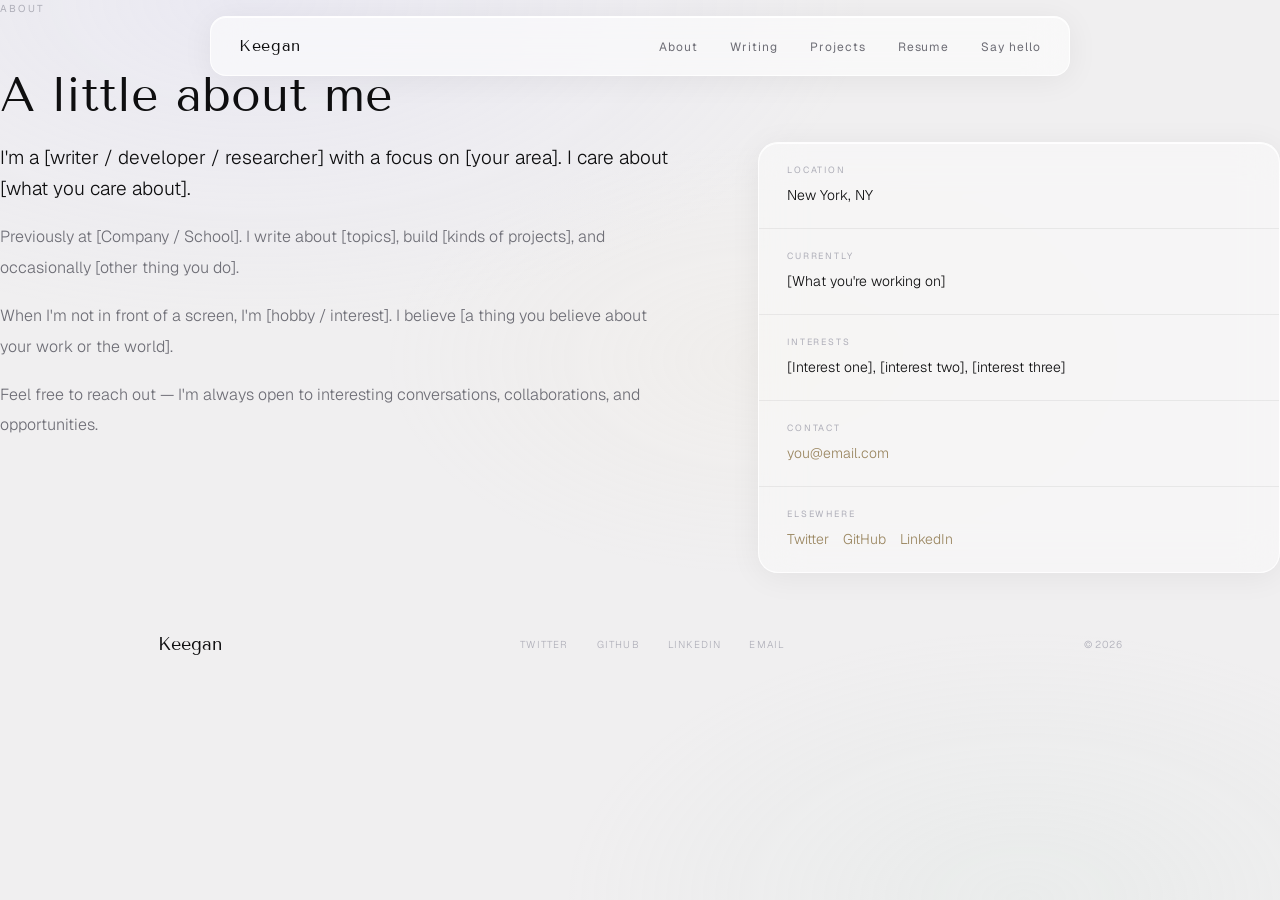
==== about.html @ 32e07ac1 "minor changes" ====
<!DOCTYPE html>
<html lang="en">
<head>
  <meta charset="UTF-8" />
  <meta name="viewport" content="width=device-width, initial-scale=1.0" />
  <title>About — Keegan</title>
  <link rel="preconnect" href="https://fonts.googleapis.com" />
  <link rel="preconnect" href="https://fonts.gstatic.com" crossorigin />
  <link rel="stylesheet" href="style.css" />
</head>
<body>
  <nav>
    <a href="index.html" class="nav-logo">Keegan</a>
    <ul class="nav-links">
      <li><a href="about.html">About</a></li>
      <li><a href="writing.html">Writing</a></li>
      <li><a href="projects.html">Projects</a></li>
      <li><a href="resume.html">Resume</a></li>
      <li><a href="mailto:you@email.com" class="nav-cta">Say hello</a></li>
    </ul>
  </nav>

  <div class="page">
    <p class="section-label fade-up">About</p>
    <h1 class="section-heading fade-up">A little about me</h1>
    <div class="about-grid fade-up">
      <div class="about-text">
        <p>I'm a [writer / developer / researcher] with a focus on [your area]. I care about [what you care about].</p>
        <p>Previously at [Company / School]. I write about [topics], build [kinds of projects], and occasionally [other thing you do].</p>
        <p>When I'm not in front of a screen, I'm [hobby / interest]. I believe [a thing you believe about your work or the world].</p>
        <p>Feel free to reach out — I'm always open to interesting conversations, collaborations, and opportunities.</p>
      </div>
      <div class="about-meta">
        <div class="meta-item">
          <p class="meta-label">Location</p>
          <p class="meta-value">New York, NY</p>
        </div>
        <div class="meta-item">
          <p class="meta-label">Currently</p>
          <p class="meta-value">[What you're working on]</p>
        </div>
        <div class="meta-item">
          <p class="meta-label">Interests</p>
          <p class="meta-value">[Interest one], [interest two], [interest three]</p>
        </div>
        <div class="meta-item">
          <p class="meta-label">Contact</p>
          <p class="meta-value"><a href="mailto:you@email.com" style="color:var(--gold)">you@email.com</a></p>
        </div>
        <div class="meta-item">
          <p class="meta-label">Elsewhere</p>
          <p class="meta-value" style="display:flex;gap:14px;flex-wrap:wrap">
            <a href="https://twitter.com/" target="_blank" style="color:var(--gold)">Twitter</a>
            <a href="https://github.com/" target="_blank" style="color:var(--gold)">GitHub</a>
            <a href="https://linkedin.com/" target="_blank" style="color:var(--gold)">LinkedIn</a>
          </p>
        </div>
      </div>
    </div>
  </div>

  <footer>
    <span class="footer-name">Keegan</span>
    <div class="footer-links">
      <a href="https://twitter.com/" target="_blank">Twitter</a>
      <a href="https://github.com/" target="_blank">GitHub</a>
      <a href="https://linkedin.com/" target="_blank">LinkedIn</a>
      <a href="mailto:you@email.com">Email</a>
    </div>
    <span class="footer-copy">© 2026</span>
  </footer>
  <script src="main.js"></script>
</body>
</html>
---- style.css ----
@import url('https://fonts.googleapis.com/css2?family=Tenor+Sans&family=Geist:wght@200;300;400;500&display=swap');

*, *::before, *::after {
  box-sizing: border-box;
  margin: 0;
  padding: 0;
}

:root {
  --bg: #f0eff0;
  --bg-glass: rgba(255,255,255,0.55);
  --bg-glass-hover: rgba(255,255,255,0.75);
  --bg-card: rgba(255,255,255,0.4);
  --text: #0f0f10;
  --text-muted: #6e6e76;
  --text-dim: #aeaeb8;
  --accent: #0f0f10;
  --accent-soft: rgba(15,15,16,0.06);
  --gold: #9a8660;
  --border: rgba(255,255,255,0.8);
  --border-subtle: rgba(0,0,0,0.06);
  --shadow-glass: 0 4px 32px rgba(0,0,0,0.06), 0 1px 0 rgba(255,255,255,0.9) inset;
  --shadow-card: 0 2px 24px rgba(0,0,0,0.05), 0 0 0 0.5px rgba(0,0,0,0.06);
  --font-display: 'Tenor Sans', Georgia, serif;
  --font-body: 'Geist', system-ui, sans-serif;
  --nav-h: 60px;
  --max-w: 1060px;
  --section-gap: 128px;
  --blur: blur(20px);
  --blur-heavy: blur(40px);
}

html { scroll-behavior: smooth; }

body {
  background: var(--bg);
  color: var(--text);
  font-family: var(--font-body);
  font-weight: 300;
  font-size: 15px;
  line-height: 1.7;
  -webkit-font-smoothing: antialiased;
  overflow-x: hidden;
}

/* Subtle grain + gradient bg */
body::before {
  content: '';
  position: fixed;
  inset: 0;
  z-index: -2;
  background:
    radial-gradient(ellipse 80% 60% at 20% 0%, rgba(210,210,255,0.18) 0%, transparent 60%),
    radial-gradient(ellipse 60% 50% at 80% 100%, rgba(200,220,210,0.15) 0%, transparent 60%),
    radial-gradient(ellipse 50% 40% at 60% 40%, rgba(245,235,210,0.12) 0%, transparent 60%);
  pointer-events: none;
}

a { color: inherit; text-decoration: none; }
img { max-width: 100%; display: block; }

/* ── NAV ── */
nav {
  position: fixed;
  top: 16px;
  left: 50%;
  transform: translateX(-50%);
  z-index: 100;
  width: calc(100% - 48px);
  max-width: 860px;
  height: var(--nav-h);
  display: flex;
  align-items: center;
  justify-content: space-between;
  padding: 0 28px;
  background: var(--bg-glass);
  backdrop-filter: var(--blur);
  -webkit-backdrop-filter: var(--blur);
  border: 0.5px solid var(--border);
  border-radius: 16px;
  box-shadow: var(--shadow-glass);
  transition: background 0.3s;
}

nav:hover {
  background: var(--bg-glass-hover);
}

.nav-logo {
  font-family: var(--font-display);
  font-size: 16px;
  letter-spacing: 0.04em;
  color: var(--text);
}

.nav-links {
  display: flex;
  gap: 32px;
  list-style: none;
}

.nav-links a {
  font-size: 12px;
  font-weight: 400;
  letter-spacing: 0.08em;
  color: var(--text-muted);
  transition: color 0.2s;
}

.nav-links a:hover { color: var(--text); }

/* ── HERO ── */
.hero {
  position: relative;
  min-height: 100vh;
  display: flex;
  flex-direction: column;
  justify-content: flex-end;
  padding: 0 48px 96px;
  overflow: hidden;
}

.hero-bg {
  position: absolute;
  inset: 0;
  z-index: 0;
}

.hero-bg img {
  width: 100%;
  height: 100%;
  object-fit: cover;
  opacity: 0;
  animation: fadeInSlow 3s ease forwards;
  animation-delay: 0.4s;
  filter: saturate(0.5) brightness(1.05);
}

.hero-bg::after {
  content: '';
  position: absolute;
  inset: 0;
  background: linear-gradient(
    160deg,
    rgba(240,239,240,0.3) 0%,
    rgba(240,239,240,0.7) 60%,
    rgba(240,239,240,0.96) 100%
  );
}

@keyframes fadeInSlow {
  from { opacity: 0; transform: scale(1.05); }
  to   { opacity: 1; transform: scale(1); }
}

.hero-content {
  position: relative;
  z-index: 1;
  max-width: var(--max-w);
  width: 100%;
  margin: 0 auto;
  opacity: 0;
  animation: riseIn 1.1s cubic-bezier(0.16,1,0.3,1) forwards;
  animation-delay: 0.9s;
}

@keyframes riseIn {
  from { opacity: 0; transform: translateY(28px); }
  to   { opacity: 1; transform: translateY(0); }
}

.hero-eyebrow {
  font-size: 10px;
  font-weight: 400;
  letter-spacing: 0.2em;
  text-transform: uppercase;
  color: var(--gold);
  margin-bottom: 24px;
  display: flex;
  align-items: center;
  gap: 14px;
}

.hero-eyebrow::before {
  content: '';
  display: inline-block;
  width: 28px;
  height: 0.5px;
  background: var(--gold);
}

.hero h1 {
  font-family: var(--font-display);
  font-size: clamp(48px, 7.5vw, 92px);
  font-weight: 400;
  line-height: 1.0;
  letter-spacing: -0.01em;
  max-width: 800px;
  margin-bottom: 36px;
  color: var(--text);
}

.hero h1 em {
  font-style: italic;
  color: var(--text-muted);
}

.hero-sub {
  font-size: 15px;
  color: var(--text-muted);
  max-width: 380px;
  line-height: 1.75;
  font-weight: 300;
}

/* ── SECTIONS ── */
section {
  max-width: var(--max-w);
  margin: 0 auto;
  padding: var(--section-gap) 48px;
}

.section-label {
  font-size: 10px;
  font-weight: 400;
  letter-spacing: 0.22em;
  text-transform: uppercase;
  color: var(--text-dim);
  margin-bottom: 52px;
}

.section-heading {
  font-family: var(--font-display);
  font-size: clamp(30px, 4vw, 48px);
  font-weight: 400;
  line-height: 1.1;
  margin-bottom: 20px;
  color: var(--text);
}

/* ── ABOUT ── */
.about-grid {
  display: grid;
  grid-template-columns: 1.3fr 1fr;
  gap: 80px;
  align-items: start;
}

.about-text p {
  font-size: 16px;
  color: var(--text-muted);
  line-height: 1.9;
  margin-bottom: 18px;
  font-weight: 300;
}

.about-text p:first-child {
  font-size: 19px;
  color: var(--text);
  line-height: 1.65;
}

/* Glass card for meta */
.about-meta {
  background: var(--bg-card);
  backdrop-filter: var(--blur);
  -webkit-backdrop-filter: var(--blur);
  border: 0.5px solid var(--border);
  border-radius: 20px;
  box-shadow: var(--shadow-glass);
  overflow: hidden;
}

.meta-item {
  padding: 20px 28px;
  border-bottom: 0.5px solid var(--border-subtle);
}

.meta-item:last-child { border-bottom: none; }

.meta-label {
  font-size: 9px;
  letter-spacing: 0.2em;
  text-transform: uppercase;
  color: var(--text-dim);
  margin-bottom: 6px;
  font-weight: 400;
}

.meta-value { font-size: 14px; color: var(--text); font-weight: 300; }

/* ── WRITING ── */
.writing-list { display: flex; flex-direction: column; }

.writing-item {
  display: grid;
  grid-template-columns: 80px 1fr auto;
  gap: 32px;
  align-items: center;
  padding: 22px 0;
  border-top: 0.5px solid var(--border-subtle);
  transition: opacity 0.2s;
  cursor: pointer;
  text-decoration: none;
}

.writing-list:hover .writing-item { opacity: 0.3; }
.writing-list:hover .writing-item:hover { opacity: 1; }

.writing-date {
  font-size: 10px;
  color: var(--text-dim);
  letter-spacing: 0.06em;
  font-weight: 400;
}

.writing-title {
  font-family: var(--font-display);
  font-size: 20px;
  font-weight: 400;
  color: var(--text);
  transition: color 0.2s;
}

.writing-item:hover .writing-title { color: var(--gold); }

.writing-tag {
  font-size: 9px;
  letter-spacing: 0.14em;
  text-transform: uppercase;
  color: var(--text-dim);
  background: var(--accent-soft);
  backdrop-filter: var(--blur);
  padding: 5px 12px;
  border-radius: 100px;
  border: 0.5px solid var(--border-subtle);
}

/* ── PROJECTS ── */
.projects-grid {
  display: grid;
  grid-template-columns: repeat(2, 1fr);
  gap: 16px;
}

.project-card {
  background: var(--bg-card);
  backdrop-filter: var(--blur);
  -webkit-backdrop-filter: var(--blur);
  border: 0.5px solid var(--border);
  border-radius: 20px;
  box-shadow: var(--shadow-card);
  padding: 40px 36px;
  transition: background 0.25s, box-shadow 0.25s, transform 0.25s;
  cursor: pointer;
}

.project-card:hover {
  background: var(--bg-glass-hover);
  box-shadow: var(--shadow-glass);
  transform: translateY(-2px);
}

.project-number {
  font-size: 9px;
  color: var(--text-dim);
  letter-spacing: 0.18em;
  margin-bottom: 20px;
  font-weight: 400;
}

.project-name {
  font-family: var(--font-display);
  font-size: 22px;
  font-weight: 400;
  margin-bottom: 10px;
  color: var(--text);
}

.project-desc {
  font-size: 13px;
  color: var(--text-muted);
  line-height: 1.8;
  margin-bottom: 24px;
  font-weight: 300;
}

.project-tags {
  display: flex;
  gap: 6px;
  flex-wrap: wrap;
  margin-bottom: 24px;
}

.tag {
  font-size: 9px;
  letter-spacing: 0.1em;
  text-transform: uppercase;
  color: var(--text-dim);
  border: 0.5px solid var(--border-subtle);
  padding: 4px 10px;
  border-radius: 100px;
  background: var(--accent-soft);
}

.project-link {
  display: inline-flex;
  align-items: center;
  gap: 6px;
  font-size: 10px;
  letter-spacing: 0.12em;
  text-transform: uppercase;
  color: var(--gold);
  font-weight: 400;
  transition: gap 0.2s;
}

.project-card:hover .project-link { gap: 12px; }

/* ── RESUME ── */
.resume-role {
  display: grid;
  grid-template-columns: 160px 1fr;
  gap: 48px;
  padding: 32px 0;
  border-top: 0.5px solid var(--border-subtle);
}

.resume-period {
  font-size: 11px;
  color: var(--text-dim);
  padding-top: 4px;
  letter-spacing: 0.04em;
  font-weight: 300;
}

.resume-company {
  font-size: 9px;
  letter-spacing: 0.18em;
  text-transform: uppercase;
  color: var(--gold);
  margin-bottom: 6px;
  font-weight: 400;
}

.resume-title {
  font-family: var(--font-display);
  font-size: 20px;
  font-weight: 400;
  margin-bottom: 10px;
  color: var(--text);
}

.resume-desc {
  font-size: 13px;
  color: var(--text-muted);
  line-height: 1.8;
  font-weight: 300;
}

.resume-download {
  display: inline-flex;
  align-items: center;
  gap: 10px;
  font-size: 10px;
  letter-spacing: 0.14em;
  text-transform: uppercase;
  color: var(--text);
  background: var(--bg-card);
  backdrop-filter: var(--blur);
  -webkit-backdrop-filter: var(--blur);
  border: 0.5px solid var(--border);
  border-radius: 100px;
  padding: 14px 32px;
  margin-top: 52px;
  font-weight: 400;
  box-shadow: var(--shadow-card);
  transition: background 0.2s, box-shadow 0.2s, transform 0.2s;
}

.resume-download:hover {
  background: var(--bg-glass-hover);
  box-shadow: var(--shadow-glass);
  transform: translateY(-1px);
}

/* ── DIVIDER ── */
.full-divider {
  width: 100%;
  height: 0.5px;
  background: var(--border-subtle);
}

/* ── FOOTER ── */
footer {
  max-width: var(--max-w);
  margin: 0 auto;
  padding: 56px 48px;
  display: flex;
  align-items: center;
  justify-content: space-between;
}

.footer-name {
  font-family: var(--font-display);
  font-size: 18px;
  font-weight: 400;
  color: var(--text);
}

.footer-links { display: flex; gap: 28px; }

.footer-links a {
  font-size: 10px;
  letter-spacing: 0.12em;
  text-transform: uppercase;
  color: var(--text-dim);
  transition: color 0.2s;
}

.footer-links a:hover { color: var(--text); }
.footer-copy { font-size: 10px; color: var(--text-dim); letter-spacing: 0.04em; }

/* ── FADE UP ── */
.fade-up {
  opacity: 0;
  transform: translateY(20px);
  transition: opacity 0.8s cubic-bezier(0.16,1,0.3,1), transform 0.8s cubic-bezier(0.16,1,0.3,1);
}

.fade-up.visible { opacity: 1; transform: translateY(0); }

/* ── RESPONSIVE ── */
@media (max-width: 768px) {
  nav { width: calc(100% - 24px); top: 12px; padding: 0 20px; }
  .hero { padding: 0 24px 72px; }
  .hero h1 { font-size: 44px; }
  section { padding: 80px 24px; }
  .about-grid { grid-template-columns: 1fr; gap: 40px; }
  .projects-grid { grid-template-columns: 1fr; }
  .writing-item { grid-template-columns: 1fr; gap: 6px; }
  .resume-role { grid-template-columns: 1fr; gap: 8px; }
  footer { flex-direction: column; gap: 20px; text-align: center; }
  .footer-links { flex-wrap: wrap; justify-content: center; }
}
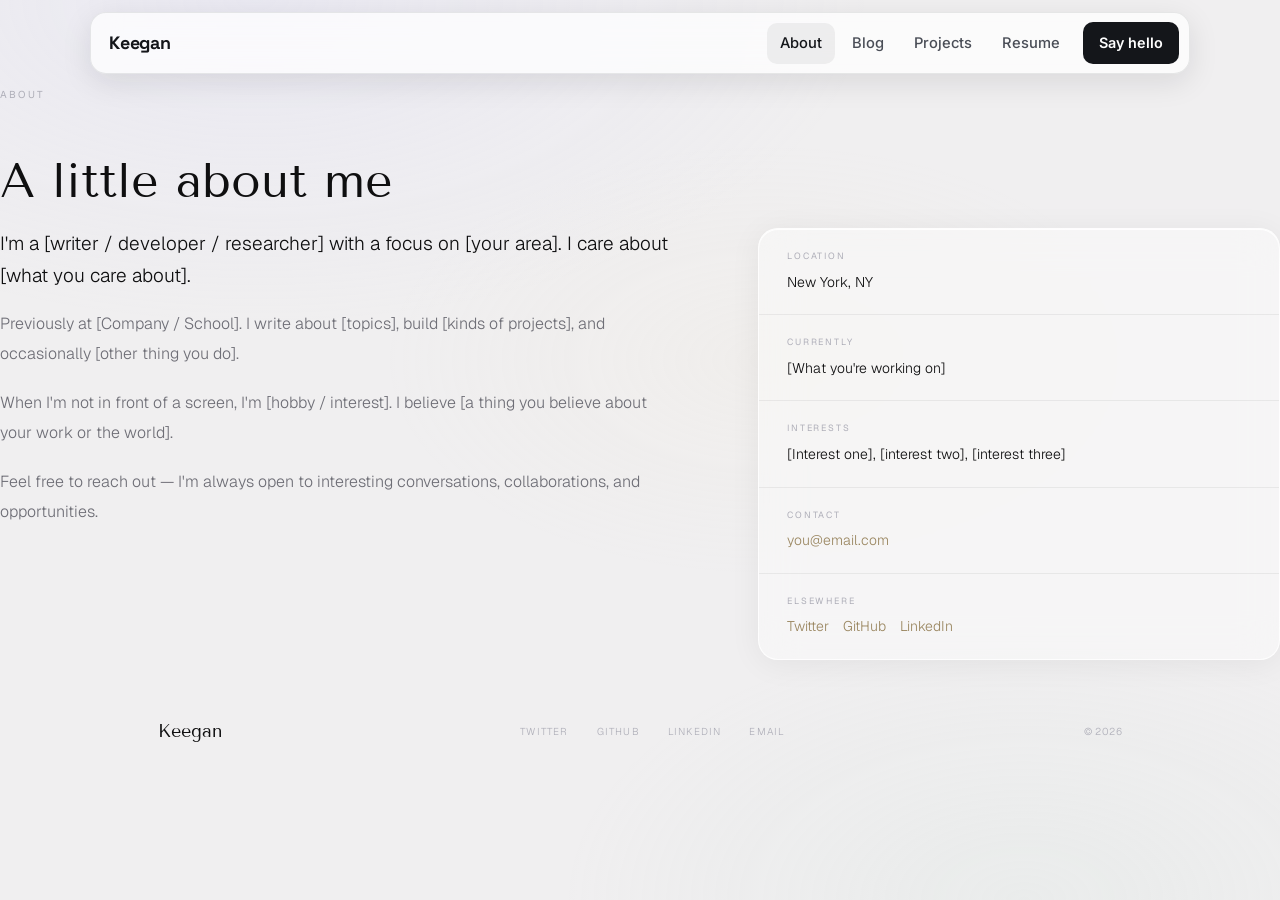
==== commit 865adec2: "Unify nav bars across all pages about.html and resume.html still had an old hardcoded <nav> block wh" ====
--- a/about.html
+++ b/about.html
@@ -1,6 +1,7 @@
 <!DOCTYPE html>
 <html lang="en">
 <head>
+  <script src="nav.js" defer></script>
   <meta charset="UTF-8" />
   <meta name="viewport" content="width=device-width, initial-scale=1.0" />
   <title>About — Keegan</title>
@@ -9,16 +10,7 @@
   <link rel="stylesheet" href="style.css" />
 </head>
 <body>
-  <nav>
-    <a href="index.html" class="nav-logo">Keegan</a>
-    <ul class="nav-links">
-      <li><a href="about.html">About</a></li>
-      <li><a href="writing.html">Writing</a></li>
-      <li><a href="projects.html">Projects</a></li>
-      <li><a href="resume.html">Resume</a></li>
-      <li><a href="mailto:you@email.com" class="nav-cta">Say hello</a></li>
-    </ul>
-  </nav>
+  <site-nav></site-nav>
 
   <div class="page">
     <p class="section-label fade-up">About</p>
--- a/style.css
+++ b/style.css
@@ -289,10 +289,10 @@
 
 .meta-value { font-size: 14px; color: var(--text); font-weight: 300; }
 
-/* ── WRITING ── */
-.writing-list { display: flex; flex-direction: column; }
-
-.writing-item {
+/* ── BLOG ── */
+.blog-list { display: flex; flex-direction: column; }
+
+.blog-item {
   display: grid;
   grid-template-columns: 80px 1fr auto;
   gap: 32px;
@@ -304,17 +304,17 @@
   text-decoration: none;
 }
 
-.writing-list:hover .writing-item { opacity: 0.3; }
-.writing-list:hover .writing-item:hover { opacity: 1; }
-
-.writing-date {
+.blog-list:hover .blog-item { opacity: 0.3; }
+.blog-list:hover .blog-item:hover { opacity: 1; }
+
+.blog-date {
   font-size: 10px;
   color: var(--text-dim);
   letter-spacing: 0.06em;
   font-weight: 400;
 }
 
-.writing-title {
+.blog-title {
   font-family: var(--font-display);
   font-size: 20px;
   font-weight: 400;
@@ -322,9 +322,9 @@
   transition: color 0.2s;
 }
 
-.writing-item:hover .writing-title { color: var(--gold); }
-
-.writing-tag {
+.blog-item:hover .blog-title { color: var(--gold); }
+
+.blog-tag {
   font-size: 9px;
   letter-spacing: 0.14em;
   text-transform: uppercase;
@@ -538,7 +538,7 @@
   section { padding: 80px 24px; }
   .about-grid { grid-template-columns: 1fr; gap: 40px; }
   .projects-grid { grid-template-columns: 1fr; }
-  .writing-item { grid-template-columns: 1fr; gap: 6px; }
+  .blog-item { grid-template-columns: 1fr; gap: 6px; }
   .resume-role { grid-template-columns: 1fr; gap: 8px; }
   footer { flex-direction: column; gap: 20px; text-align: center; }
   .footer-links { flex-wrap: wrap; justify-content: center; }
